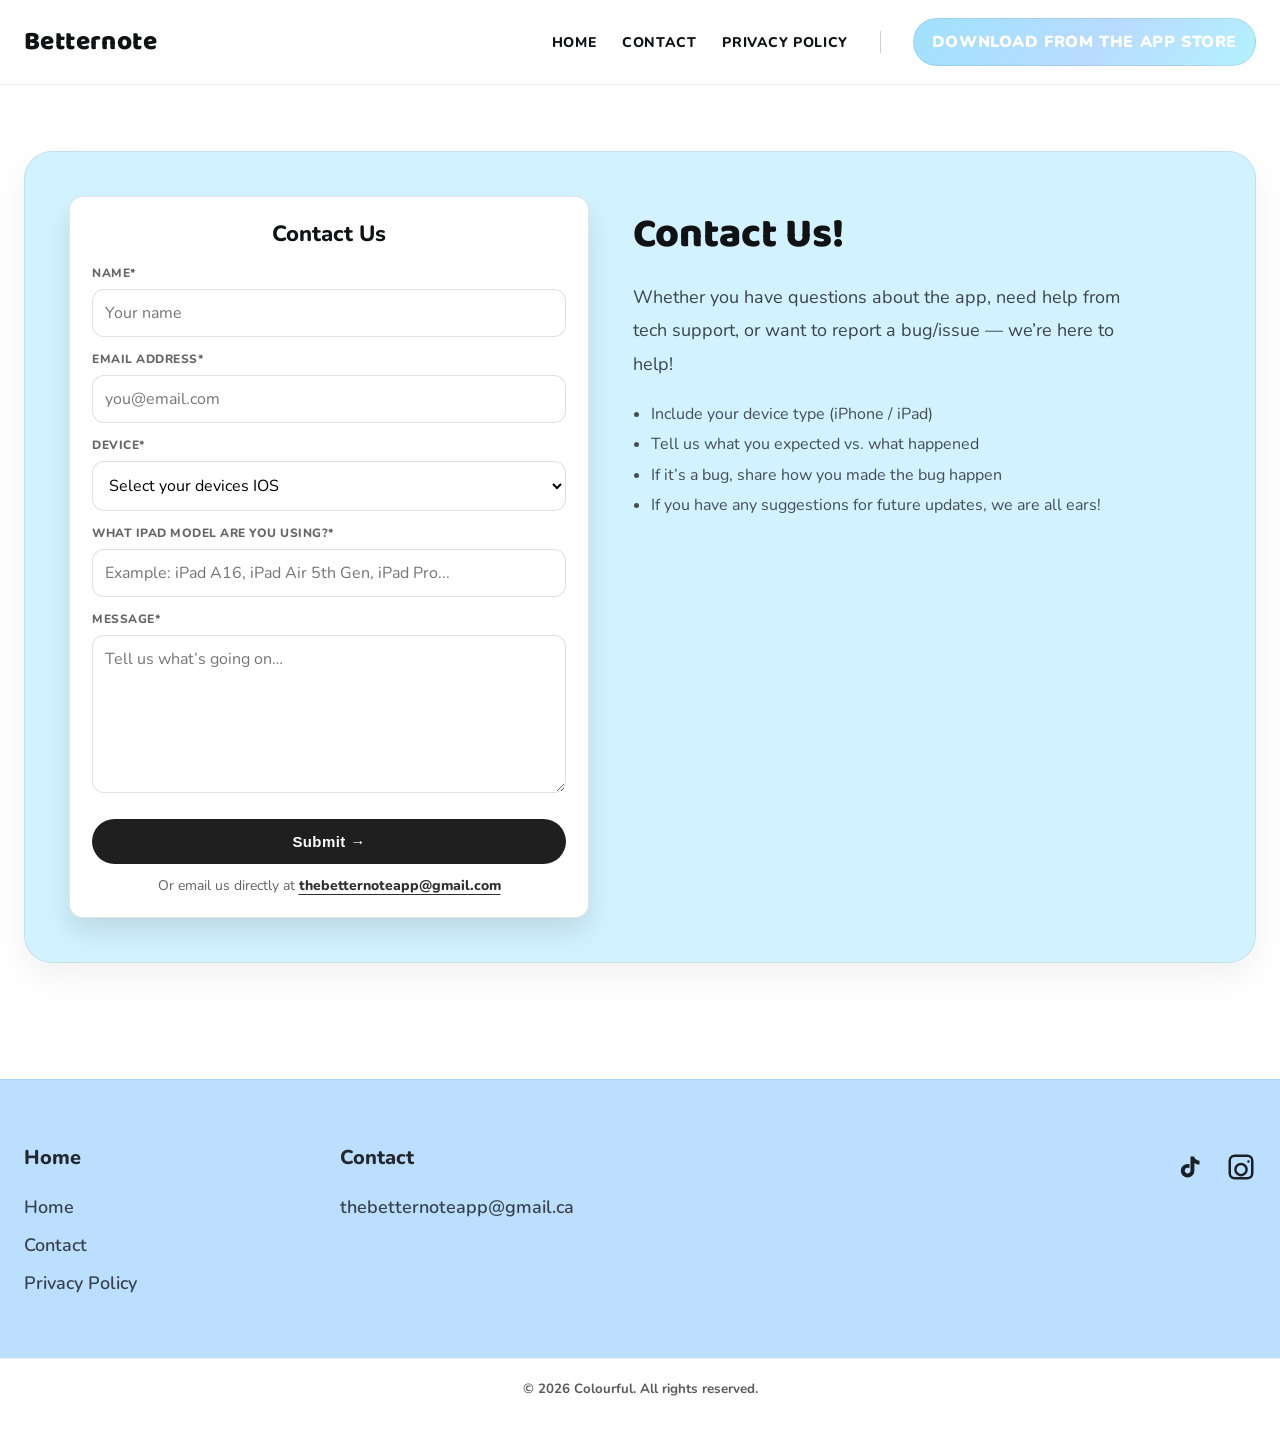
==== contact.html @ 7df2964e "Initial Betternote website upload" ====
<!-- contact.html -->
<!doctype html>
<html lang="en">
<head>
  <meta charset="UTF-8" />
  <meta name="viewport" content="width=device-width, initial-scale=1.0" />
  <title>Contact | Betternote</title>

  <link rel="preconnect" href="https://fonts.googleapis.com">
  <link rel="preconnect" href="https://fonts.gstatic.com" crossorigin>
  <link href="https://fonts.googleapis.com/css2?family=Baloo+2:wght@500;700;800&family=Nunito:wght@400;700;800&display=swap" rel="stylesheet">

   <link rel="icon" type="image/png" sizes="32x32" href="./ColourMeicon.png">
<link rel="icon" type="image/png" sizes="16x16" href="./ColourMeicon.png">
<link rel="apple-touch-icon" sizes="180x180" href="./ColourMeicon.png">

  <link rel="stylesheet" href="styles.css" />
</head>

<body>
  <!-- Main nav -->
  <header class="header">
    <div class="wrap header__inner">
      <a class="brand" href="index.html">
        <span class="brand__title">Betternote</span>
      </a>

      <button class="navToggle" type="button" aria-label="Open menu" aria-expanded="false">
        ☰
      </button>

      <nav class="nav" aria-label="Primary navigation">
        <a href="index.html" class="nav__link">Home</a>
        <a href="contact.html" class="nav__link isActive" aria-current="page">Contact</a>
        <a href="privacy.html" class="nav__link">Privacy Policy</a>

        <span class="nav__divider" aria-hidden="true"></span>

        <a class="nav__cta" href="https://apps.apple.com/ca/app/colourful/id6755753703">Download from the App Store</a>
      </nav>
    </div>
  </header>

  <!-- Page -->
  <main class="contactPage">
    <div class="wrap">
      <section class="contactBlock" aria-label="Contact form">
        <!-- LEFT: form card inside a cute background panel -->
        <div class="contactBlock__media">
          <div class="contactCard">
            <h2 class="contactCard__title">Contact Us</h2>

            <!-- ✅ Option A (recommended): connect to Formspree (replace with your real endpoint)
                 action="https://formspree.io/f/YOUR_FORM_ID"

                 ✅ Option B (simple but less reliable): mailto
                 action="mailto:contact@colourfulapp.ca" enctype="text/plain"
            -->
            <form id="contactForm" class="contactForm" action="https://formspree.io/f/xvznylgj" method="POST">


              <div class="field">
                <label for="name">Name<span aria-hidden="true">*</span></label>
                <input id="name" name="name" type="text" placeholder="Your name" required />
              </div>

              <div class="field">
                <label for="email">Email Address<span aria-hidden="true">*</span></label>
                <input id="email" name="email" type="email" placeholder="you@email.com" required />
              </div>

              <div class="field">
                <label for="device">Device<span aria-hidden="true">*</span></label>
                <select id="device" name="device" required>
                  <option value="" selected disabled>Select your devices IOS</option>
                  <option value="iPhone">IOS 26</option>
                  <option value="iPhone">IOS 18</option>
                  <option value="iPhone">Other (if other, please specify in message)</option>
                </select>
              </div>

              <div class="field">
             <label for="ipad">What iPad model are you using?<span aria-hidden="true">*</span></label>
             <input 
             id="ipad" 
             name="ipad" 
             type="text" 
             placeholder="Example: iPad A16, iPad Air 5th Gen, iPad Pro..."
             required 
             />
             </div>

              <div class="field">
                <label for="message">Message<span aria-hidden="true">*</span></label>
                <textarea id="message" name="message" rows="6" placeholder="Tell us what’s going on…" required></textarea>
              </div>

              <button class="contactForm__submit" type="submit">
                Submit →
              </button>

              <p class="contactForm__hint">
                Or email us directly at
                <a href="mailto:thebetternoteapp@gmail.com">thebetternoteapp@gmail.com</a>
              </p>
            </form>
          </div>
        </div>

        <!-- RIGHT: text -->
        <div class="contactBlock__content">
          <h1 class="contactBlock__title">Contact Us!</h1>

          <p class="contactBlock__text">
            Whether you have questions about the app, need help from tech support, or want to report a bug/issue —
            we’re here to help!
          </p>

          <ul class="contactBlock__bullets">
            <li>Include your device type (iPhone / iPad)</li>
            <li>Tell us what you expected vs. what happened</li>
            <li>If it’s a bug, share how you made the bug happen</li>
            <li>If you have any suggestions for future updates, we are all ears!</li>
          </ul>
        </div>
      </section>
    </div>
  </main>

  <!-- ✅ Mega footer moved OUTSIDE the .wrap so it can stretch full width -->
  <section class="megaFooter" aria-label="Footer links">
    <div class="wrap megaFooter__inner">
      <div class="megaFooter__cols">

        <div class="megaFooter__col">
         <h3 class="megaFooter__title">Home</h3>
          <a class="megaFooter__link" href="./index.html">Home</a>
          <a class="megaFooter__link" href="./contact.html">Contact</a>
          <a class="megaFooter__link" href="./privacy.html">Privacy Policy</a>
        </div>

       
       
        

        <div class="megaFooter__col">
  <h3 class="megaFooter__title">Contact</h3>
  <a
    class="megaFooter__link"
    href="mailto:thebetternoteapp@gmail.com.ca?subject=Betternote%20Support&body=Hi%20Betternote%20team%2C%0A%0A"
  >
    thebetternoteapp@gmail.ca
    <divider>
          
        </divider>
  </a>
</div>


      </div>

      <div class="megaFooter__social" aria-label="Social links">
        <!-- Replace # with your real links -->
        <a class="socialIcon" href="https://www.tiktok.com/@colourful.app" aria-label="TikTok" target="_blank" rel="noopener noreferrer">
          <svg viewBox="0 0 24 24" aria-hidden="true">
            <path d="M16.7 5.2c1 1 2.3 1.6 3.7 1.7V10c-1.5 0-2.9-.4-4.1-1.2v6.2c0 3-2.4 5.4-5.4 5.4S5.5 18 5.5 15s2.4-5.4 5.4-5.4c.5 0 1 .1 1.5.2v3c-.5-.2-1-.3-1.5-.3-1.3 0-2.3 1-2.3 2.3s1 2.3 2.3 2.3 2.3-1 2.3-2.3V3.5h3c0 .6.2 1.2.5 1.7z"/>
          </svg>
        </a>

        <a class="socialIcon" href="https://www.instagram.com/colourful.app/" aria-label="Instagram" target="_blank" rel="noopener noreferrer">
          <svg viewBox="0 0 24 24" aria-hidden="true">
            <path d="M7 2h10a5 5 0 0 1 5 5v10a5 5 0 0 1-5 5H7a5 5 0 0 1-5-5V7a5 5 0 0 1 5-5zm10 2H7a3 3 0 0 0-3 3v10a3 3 0 0 0 3 3h10a3 3 0 0 0 3-3V7a3 3 0 0 0-3-3zm-5 4.5A5.5 5.5 0 1 1 6.5 14 5.5 5.5 0 0 1 12 8.5zm0 2A3.5 3.5 0 1 0 15.5 14 3.5 3.5 0 0 0 12 10.5zM18 6.6a1 1 0 1 1-1 1 1 1 0 0 1 1-1z"/>
          </svg>
        </a>
      </div>
    </div>
  </section>

  <footer class="footer">
    <div class="wrap footer__inner">
      <small>© <span id="year"></span> Colourful. All rights reserved.</small>
    </div>
  </footer>

  <script>
    document.getElementById("year").textContent = new Date().getFullYear();
  </script>

  <script src="script.js"></script>

 <script>
  document.addEventListener("DOMContentLoaded", () => {
    const form = document.getElementById("contactForm");
    if (!form) return;

    form.addEventListener("submit", async (e) => {
      e.preventDefault();

      const formData = new FormData(form);

      try {
        const res = await fetch(form.action, {
          method: "POST",
          body: formData,
          headers: { "Accept": "application/json" }
        });

        if (res.ok) {
          form.reset();
          window.location.href = "thanks.html";
        } else {
          alert("Oops! Something went wrong submitting the form. Please try again.");
        }
      } catch (err) {
        alert("Network error. Please try again.");
      }
      setTimeout(() => {
  window.location.href = "thanks.html";
}, 800);

    });
  });
</script>


</body>
</html>
---- styles.css ----
:root{
  --lavender: #EEDFFC;
  --ink: #111214;
  --muted: #6b7280;
  --border: rgba(0,0,0,0.08);
  --wrap: 1400px;

  --heroRadius: 26px;

  --navFont: "Nunito", system-ui, -apple-system, Segoe UI, Roboto, Arial, sans-serif;
  --displayFont: "Baloo 2", "Nunito", system-ui, -apple-system, Segoe UI, Roboto, Arial, sans-serif;

  --blueDark: #1f4f6b;
  --blueMid: #9ec9e4;
  --blueLight: #cfe9fb;

  --ctaBg: #f2f2f2;
}

*{ box-sizing: border-box; }
html,body{ margin:0; padding:0; background:#fff; color:var(--ink); font-family:var(--navFont); }

.wrap{
  max-width: var(--wrap);
  margin: 0 auto;
  padding: 0 22px;
}

.topbar{
  background: var(--pinklight);
  padding: 10px 0;
}
.topbar__inner{
  display:flex;
  justify-content:center;
}
.topbar p{
  margin:0;
  font-weight:700;
  letter-spacing:.2px;
}

.header{
  background:#fff;
  border-bottom: 1px solid var(--border);
}
.header__inner{
  display:flex;
  align-items:center;
  justify-content:space-between;
  gap: 18px;
  padding: 18px 0;
}

.brand{
  text-decoration:none;
  color:var(--ink);
  font-weight: 900;
  letter-spacing: .4px;
  line-height: 0.95;
}
.brand__title{
  display:block;
  font-size: 26px;
  font-family: var(--displayFont);
}

.navToggle{
  display:none;
  border: 1px solid var(--border);
  background:#fff;
  border-radius: 12px;
  padding: 10px 12px;
  font-size: 18px;
}

.nav{
  display:flex;
  align-items:center;
  gap: 26px;
}
.nav__link{
  text-decoration:none;
  color:var(--ink);
  font-weight:800;
  text-transform:uppercase;
  letter-spacing:.6px;
  font-size: 14px;
}
.nav__link:hover{ opacity: .75; }

.nav__divider{
  width: 1px;
  height: 22px;
  background: rgba(0,0,0,0.18);
  display:inline-block;
  margin: 0 6px;
}

.nav__cta{
  text-decoration:none;
  background: linear-gradient(135deg, #a0e2ff 0%, #b8dbff 55%, #b3f2ff 100%);
  color: white;
  font-weight: 900;
  text-transform: uppercase;
  letter-spacing: .6px;
  padding: 12px 18px;
  border-radius: 999px;
  border: 1px solid var(--border);
}
.nav__cta:hover{ filter: brightness(0.98); }

.homeCta__madeFor2{
  color: #c77eee;
  font-weight: 800;
  font-size: 14px;
  letter-spacing: .3px;
}

/* HERO */
.hero{
  margin: 40px 0 70px;
  border-radius: var(--heroRadius);
  border: 1px solid var(--border);
  overflow:hidden;
  box-shadow: 0 10px 30px rgba(0,0,0,0.06);
  min-height: 560px;

  /* blue gingham background */
  background: white;
  background-size: 90px 90px, 90px 90px, auto;
  background-position: 0 0, 0 0, 0 0;
}

.hero__grid{
  display:grid;
  grid-template-columns: 1.05fr 1fr;
  gap: 34px;
  padding: 54px;
  align-items:center;
}

.carousel{
  display:flex;
  flex-direction:column;
  align-items:center;
  gap: 14px;
}

/* This is the “white cover frame” look */
.carousel__frame{
  width: 100%;
  max-width: 520px;
  aspect-ratio: 1 / 1;
  background:#fff;
  border-radius: 10px;
  border: 1px solid rgba(0,0,0,0.12);
  box-shadow: 0 10px 22px rgba(0,0,0,0.10);
  overflow:hidden;
  display:flex;
  align-items:center;
  justify-content:center;
  padding: 18px;
}

.carousel__img{
  width: 100%;
  height: 100%;
  object-fit: contain;
  border-radius: 6px;
  user-select:none;
  -webkit-user-drag:none;
}

.carousel__dots{
  display:flex;
  gap: 10px;
  align-items:center;
  justify-content:center;
}

.dot{
  width: 9px;
  height: 9px;
  border-radius: 999px;
  border: 1px solid rgba(0,0,0,0.35);
  background: rgba(255,255,255,0.75);
  cursor:pointer;
}
.dot[aria-selected="true"]{
  background: rgba(0,0,0,0.40);
}

/* Right-side copy */
.hero__copy{
  text-align:center;
  padding-right: 10px;
}

.hero__kicker{
  font-family: var(--displayFont);
  font-weight: 800;
  font-size: 46px;
  letter-spacing: 2px;
  color: var(--blueDark);
  text-transform: uppercase;
  transform: rotate(-2deg);
  display:inline-block;
  margin-bottom: 14px;

  /* fake stroke-ish look */
  text-shadow:
    -2px -2px 0 rgba(255,255,255,0.90),
     2px -2px 0 rgba(255,255,255,0.90),
    -2px  2px 0 rgba(255,255,255,0.90),
     2px  2px 0 rgba(255,255,255,0.90);
}

.hero__title{
  margin: 0 0 18px;
  font-family: var(--displayFont);
  font-size: 90px;
  letter-spacing: 2px;
  color: var(--blueDark);
  text-transform: uppercase;

  text-shadow:
    -4px -4px 0 rgba(255,255,255,0.95),
     4px -4px 0 rgba(255,255,255,0.95),
    -4px  4px 0 rgba(255,255,255,0.95),
     4px  4px 0 rgba(255,255,255,0.95);
}

.hero__link{
  display:inline-block;
  margin-top: 8px;
  text-decoration:none;
  font-weight: 900;
  letter-spacing: 1px;
  color: var(--blueDark);
  font-size: 18px;
  text-transform: uppercase;
  position:relative;
}
.hero__underline{
  display:block;
  height: 3px;
  width: 54%;
  margin: 6px auto 0;
  background: var(--blueDark);
  border-radius: 999px;
  opacity: 0.8;
}

/* HERO = full image carousel */
.heroCarousel{
  margin: 40px 0 70px;
  position: relative;
  height: 600px;
  width: min(1800px, calc(100vw - 40px));
  box-sizing: border-box;

  border-radius: 26px;
  border: 1px solid rgba(0,0,0,0.08);
  overflow: hidden;
  box-shadow: 0 10px 30px rgba(0,0,0,0.06);
  background: #d9eefc;

  left: 50%;
  transform: translateX(-50%);
}

.heroCarousel__link{
  display: block;
  width: 100%;
  height: 100%;
}

.heroCarousel__img{
  display: block;
  width: 100%;
  height: 100%;
  object-fit: cover;
  object-position: top center;
  user-select: none;
  -webkit-user-drag: none;
}

/* Mobile */
@media (max-width: 768px){
  .heroCarousel{
    margin: 24px 0 40px;
    width: calc(100vw - 24px);
    height: auto;
    border-radius: 18px;
    left: 50%;
    transform: translateX(-50%);
  }

  .heroCarousel__link{
    display: block;
    width: 100%;
    height: auto;
  }

  .heroCarousel__img{
    display: block;
    width: 100%;
    height: 75%;
    object-fit: unset;
  }
}

@media (max-width: 980px){
  .heroCarousel{
    height: 100px;
  }
}
@media (max-width: 560px){
  .heroCarousel{
    height: 200px;
  }
}

@media (max-width: 980px) {
  .homeCta__madeFor{
  object-position: center;
  right: 50%;
  }
}
/* Dots */
.heroCarousel__dots{
  position: absolute;
  left: 50%;
  bottom: 18px;
  transform: translateX(-50%);
  display: flex;
  gap: 10px;
  align-items: center;
  justify-content: center;
}

.heroDot{
  width: 10px;
  height: 10px;
  border-radius: 999px;
  border: 1px solid rgba(0,0,0,0.35);
  background: rgba(255,255,255,0.75);
  cursor: pointer;
}

.heroDot[aria-selected="true"]{
  background: rgba(0,0,0,0.45);
}

/* Arrows 
.heroCarousel__arrow{
  position: absolute;
  top: 50%;
  transform: translateY(-50%);
  width: 44px;
  height: 44px;
  border-radius: 999px;
  border: 1px solid rgba(0,0,0,0.12);
  background: rgba(255,255,255,0.78);
  cursor: pointer;
  font-size: 28px;
  line-height: 1;
  display: grid;
  place-items: center;
}

.heroCarousel__arrow:hover{
  background: rgba(255,255,255,0.92);
}

.heroCarousel__arrow--left{ left: 16px; }
.heroCarousel__arrow--right{ right: 16px; } */




/* Responsive */
@media (max-width: 980px){
  .hero__grid{
    grid-template-columns: 1fr;
    padding: 28px;
  }
  .hero{
    min-height: unset;
  }
  .hero__title{
    font-size: 64px;
  }
  .hero__kicker{
    font-size: 34px;
  }
  .carousel__frame{
    max-width: 520px;
  }
}

/* Mobile nav */
@media (max-width: 860px){
  .navToggle{ display:block; }
  .nav{
    display:none;
    position:absolute;
    left: 0;
    right: 0;
    top: 120px;
    background:#fff;
    border-bottom: 1px solid var(--border);
    padding: 18px 22px;
    flex-direction:column;
    align-items:flex-start;
    gap: 16px;
  }
  .nav.isOpen{ display:flex; }
  .nav__divider{ display:none; }
}

/* LEGAL / PRIVACY PAGE LAYOUT (big side padding + narrow column) */
.legal{
  padding: 64px 0 90px;
}

.legal__inner{
  max-width: 860px;       /* controls how “narrow” the text column is */
  margin: 0 auto;
  padding: 0 64px;        /* big side padding like the screenshot */
}

.legal__header{
  text-align: center;
  margin-bottom: 42px;
}

.legal__title{
  font-family: "Nunito", system-ui, -apple-system, Segoe UI, Roboto, Arial, sans-serif;
  font-size: clamp(34px, 4vw, 52px);
  font-weight: 800;
  margin: 0 0 10px;
}

.legal__updated{
  margin: 0;
  color: rgba(0,0,0,0.65);
  font-size: 16px;
}

.legal__section{
  margin-top: 46px;
}

.legal__section h2{
  font-size: clamp(24px, 2.4vw, 36px);
  font-weight: 800;
  margin: 0 0 14px;
}

.legal__section p,
.legal__section li{
  font-size: 17px;
  line-height: 1.75;
  color: rgba(0,0,0,0.80);
}

.legal__section ul{
  margin: 14px 0 0 22px;
}

/* make it still feel spacious on mobile */
@media (max-width: 720px){
  .legal{
    padding: 44px 0 70px;
  }
  .legal__inner{
    padding: 0 20px;     /* smaller padding on small screens */
  }
}

/* ===== Artists Page ===== */
.artistsPage{
  padding: 10px 0 90px;
  background: #ffe3f4;
}

.artistsHeader{
  text-align: center;
  margin: 10px auto 34px;
  max-width: 860px;
  padding: 0 16px;
}

.artistsHeader__title{
  font-family: "Baloo 2", "Nunito", system-ui, -apple-system, Segoe UI, Roboto, Arial, sans-serif;
  font-weight: 800;
  font-size: clamp(36px, 4vw, 56px);
  margin: 0 0 6px;
}

.artistsHeader__subtitle{
  margin: 0;
  color: rgba(0,0,0,0.65);
  font-size: 17px;
  line-height: 1.7;
}

/* Big padded block (matches your inspo) */
.artistBlock{
  display: grid;
  grid-template-columns: 520px 1fr;
  gap: 44px;
  align-items: start;

  padding: 44px;
  margin: 26px 0;

  border-radius: 28px;
  border: 1px solid rgba(0,0,0,0.08);
  background: #fff;
  box-shadow: 0 14px 34px rgba(0,0,0,0.06);
}

.artistBlock--program{
  background: #ffe3f4;
}

/* Left media area with soft blue “gingham” vibe 
.artistBlock__media{
  position: relative;
  border-radius: 24px;
  padding: 34px;
  overflow: hidden;

  background:
    linear-gradient(90deg, rgba(255,255,255,0.26) 0 50%, rgba(255,255,255,0.10) 50% 100%),
    linear-gradient(0deg, rgba(255,255,255,0.26) 0 50%, rgba(255,255,255,0.10) 50% 100%),
    linear-gradient(0deg, #d9f0ff, #d9f0ff);
  background-size: 90px 90px, 90px 90px, auto;
}
  */

.artistBlock__coverFrame{
  background: #fff;
  border-radius: 14px;
  border: 1px solid rgba(0,0,0,0.10);
  box-shadow: 0 14px 26px rgba(0,0,0,0.10);
  padding: 18px;
}

.artistBlock__cover{
  width: 100%;
  height: auto;
  display: block;
  border-radius: 10px;
  object-fit: contain;
}

/* Small badge in bottom-left like “40 pages” */
.artistBlock__badge{
  position: absolute;
  left: 18px;
  bottom: 18px;

  background: rgba(255,255,255,0.85);
  border: 1px solid rgba(0,0,0,0.10);
  border-radius: 10px;
  padding: 8px 12px;

  font-weight: 800;
  letter-spacing: 0.6px;
  font-size: 13px;
}

/* Right side */
.artistBlock__title{
  font-family: "Baloo 2", "Nunito", system-ui, -apple-system, Segoe UI, Roboto, Arial, sans-serif;
  font-weight: 800;
  font-size: clamp(28px, 2.6vw, 44px);
  margin: 6px 0 14px;
}

.artistBlock__cta{
  display: block;
  width: 100%;
  text-align: center;

  padding: 18px 18px;
  border-radius: 14px;

  background: #e8dcff; /* soft lavender like your inspo */
  color: #1a1a1a;
  text-decoration: none;

  font-weight: 900;
  letter-spacing: 0.4px;
  font-size: 22px;

  border: 1px solid rgba(0,0,0,0.06);
  box-shadow: 0 10px 18px rgba(0,0,0,0.06);
  margin-bottom: 18px;
}

.artistBlock__cta:hover{
  filter: brightness(0.98);
}

.artistBlock__text p{
  margin: 0 0 14px;
  color: rgba(0,0,0,0.70);
  font-size: 17px;
  line-height: 1.85;
}

/* Responsive: stack on smaller screens */
@media (max-width: 980px){
  .artistBlock{
    grid-template-columns: 1fr;
    padding: 26px;
    gap: 26px;
  }
  .artistBlock__media{
    padding: 22px;
  }
  .artistBlock__cta{
    font-size: 20px;
  }
}

/* ===== Mega Footer (like your screenshot) ===== */
.megaFooter{
  background: #bcdeff; /* soft lavender */
  padding: 64px 0 56px;
  border-top: 1px solid rgba(0,0,0,0.05);
}

.megaFooter__inner{
  display: flex;
  align-items: flex-start;
  justify-content: space-between;
  gap: 32px;
}

.megaFooter__cols{
  display: grid;
  grid-template-columns: repeat(3, minmax(180px, 240px));
  gap: 76px;
}

.megaFooter__title{
  font-family: "Nunito", system-ui, -apple-system, Segoe UI, Roboto, Arial, sans-serif;
  font-weight: 800;
  font-size: 20px;
  margin: 0 0 18px;
  color: rgba(0,0,0,0.82);
}

.megaFooter__link{
  display: block;
  text-decoration: none;
  color: rgba(0,0,0,0.70);
  font-size: 18px;
  line-height: 2.1;
  font-weight: 600;
}

.megaFooter__link:hover{
  text-decoration: underline;
  text-underline-offset: 5px;
}

/* Social icons row */
.megaFooter__social{
  display: flex;
  gap: 22px;
  align-items: center;
  padding-top: 8px; /* aligns with headings */
}

.socialIcon{
  width: 30px;
  height: 30px;
  display: inline-flex;
  align-items: center;
  justify-content: center;
  color: #000;
  opacity: 0.85;
  text-decoration: none;
}

.socialIcon svg{
  width: 30px;
  height: 30px;
  fill: currentColor;
}

.socialIcon:hover{
  opacity: 1;
  transform: translateY(-1px);
}

/* Bottom mini-footer */
.footer{
  background: #fff;
  border-top: 1px solid rgba(0,0,0,0.06);
  padding: 18px 0 40px; /* bottom padding adds space under the © line */
}

.footer__inner{
  text-align: center;
  color: rgba(0,0,0,0.65);
  font-weight: 700;
}

/* Responsive */
@media (max-width: 980px){
  .megaFooter__inner{
    flex-direction: column;
    gap: 34px;
  }

  .megaFooter__cols{
    grid-template-columns: 1fr;
    gap: 28px;
  }

  .megaFooter__social{
    padding-top: 0;
  }
}

/* ===== Contact Page (artist-block style) ===== */
.contactPage{
  padding: 56px 0 90px;
}

.contactBlock{
  display: grid;
  grid-template-columns: 520px 1fr;
  gap: 44px;
  align-items: start;

  padding: 44px;
  margin: 10px 0 26px;

  border-radius: 28px;
  border: 1px solid rgba(0,0,0,0.08);
  background: #d2f2ff;
  box-shadow: 0 14px 34px rgba(0,0,0,0.06);
}

/* Left panel background (soft blue gingham vibe) 
.contactBlock__media{
  position: relative;
  border-radius: 24px;
  padding: 34px;
  overflow: hidden;

  background:
    linear-gradient(90deg, rgba(255,255,255,0.26) 0 50%, rgba(255,255,255,0.10) 50% 100%),
    linear-gradient(0deg, rgba(255,255,255,0.26) 0 50%, rgba(255,255,255,0.10) 50% 100%),
    linear-gradient(0deg, #d9f0ff, #d9f0ff);
  background-size: 90px 90px, 90px 90px, auto;
}
*/

/* The actual form card */
.contactCard{
  background: #fff;
  border-radius: 14px;
  border: 1px solid rgba(0,0,0,0.10);
  box-shadow: 0 14px 26px rgba(0,0,0,0.10);
  padding: 22px;
}

.contactCard__title{
  font-family: "Nunito", system-ui, -apple-system, Segoe UI, Roboto, Arial, sans-serif;
  font-weight: 800;
  font-size: 22px;
  margin: 0 0 16px;
  text-align: center;
}

/* Form styling */
.contactForm .field{
  margin-bottom: 14px;
}

/* Form styling */
.contactForm .field1{
  margin-bottom: 14px;
  
}

.contactForm label{
  display: block;
  font-weight: 800;
  font-size: 12px;
  letter-spacing: 0.5px;
  text-transform: uppercase;
  color: rgba(0,0,0,0.60);
  margin-bottom: 8px;
}

.contactForm input,
.contactForm select,
.contactForm textarea{
  width: 100%;
  border-radius: 12px;
  border: 1px solid rgba(0,0,0,0.12);
  padding: 12px 12px;
  font-size: 16px;
  font-family: "Nunito", system-ui, -apple-system, Segoe UI, Roboto, Arial, sans-serif;
  outline: none;
  background: #fff;
}

.contactForm textarea{
  resize: vertical;
  min-height: 140px;
}

.contactForm input:focus,
.contactForm select:focus,
.contactForm textarea:focus{
  border-color: rgba(152, 120, 255, 0.55);
  box-shadow: 0 0 0 4px rgba(152, 120, 255, 0.18);
}

.contactForm__submit{
  width: 100%;
  margin-top: 6px;
  border: none;
  border-radius: 999px;
  padding: 14px 18px;
  font-weight: 900;
  font-size: 15px;
  letter-spacing: 0.4px;
  cursor: pointer;
  background: #1f1f1f;
  color: #fff;
}

.contactForm__submit:hover{
  filter: brightness(1.06);
}

.contactForm__hint{
  margin: 12px 0 0;
  font-size: 14px;
  color: rgba(0,0,0,0.62);
  text-align: center;
}

.contactForm__hint a{
  color: rgba(0,0,0,0.82);
  font-weight: 800;
  text-decoration: underline;
  text-underline-offset: 4px;
}

/* Right side text */
.contactBlock__content{
  padding-top: 6px;
}

.contactBlock__title{
  font-family: "Baloo 2", "Nunito", system-ui, -apple-system, Segoe UI, Roboto, Arial, sans-serif;
  font-weight: 800;
  font-size: clamp(34px, 3.2vw, 54px);
  margin: 0 0 14px;
}

.contactBlock__text{
  margin: 0 0 18px;
  color: rgba(0,0,0,0.72);
  font-size: 18px;
  line-height: 1.85;
  max-width: 520px;
}

.contactBlock__bullets{
  margin: 0;
  padding-left: 18px;
  color: rgba(0,0,0,0.68);
  font-size: 16px;
  line-height: 1.9;
}

/* Responsive */
@media (max-width: 980px){
  .contactBlock{
    grid-template-columns: 1fr;
    padding: 26px;
    gap: 26px;
  }
  .contactBlock__media{
    padding: 22px;
  }
}

/* ===== Mobile Friendly Defaults ===== */
* { box-sizing: border-box; }
img { max-width: 100%; height: auto; display: block; }
html, body { overflow-x: hidden; }

/* Keep wrap comfy on mobile */
.wrap{
  padding-left: 24px;
  padding-right: 24px;
}

@media (max-width: 720px){
  .wrap{
    padding-left: 16px;
    padding-right: 16px;
  }
}

/* ===== Header / Nav (mobile menu) ===== */
.navToggle{
  display: none; /* desktop default */
  border: 0;
  background: transparent;
  font-size: 28px;
  line-height: 1;
  padding: 10px 12px;
  border-radius: 12px;
}

@media (max-width: 900px){
  .header__inner{
    gap: 12px;
  }

  .navToggle{
    display: inline-flex;
    align-items: center;
    justify-content: center;
    margin-left: auto;
  }

  /* hide the nav by default on mobile */
  .nav{
    display: none;
  }

  /* show when opened */
  body.nav-open .nav{
    display: flex;
    flex-direction: column;
    gap: 10px;

    position: absolute;
    left: 16px;
    right: 16px;
    top: 72px;                 /* adjust if your header height differs */
    z-index: 999;

    padding: 14px;
    border-radius: 18px;
    background: #fff;
    border: 1px solid rgba(0,0,0,0.10);
    box-shadow: 0 18px 40px rgba(0,0,0,0.12);

    max-height: calc(100vh - 110px);
    overflow: auto;
  }

  .nav__link{
    padding: 12px 14px; /* bigger tap targets */
    border-radius: 14px;
  }

  .nav__divider{
    display: none;
  }

  .nav__cta{
    width: 100%;
    text-align: center;
    padding: 14px 16px;
    border-radius: 999px;
  }
}





/* ===== Artist blocks stack nicely ===== */
@media (max-width: 900px){
  .artistBlock{
    grid-template-columns: 1fr !important;
    gap: 22px !important;
    padding: 26px !important;
  }

  .artistBlock__media{
    padding: 18px !important;
  }

  .artistBlock__content{
    padding-top: 0 !important;
  }
}

/* ===== Contact block stack nicely (you already have this, but this reinforces it) ===== */
@media (max-width: 980px){
  .contactBlock{
    grid-template-columns: 1fr !important;
  }
}

/* ===== Mega footer mobile ===== */
@media (max-width: 980px){
  .megaFooter{
    padding: 44px 0 40px;
  }

  .megaFooter__inner{
    gap: 22px;
  }

  .megaFooter__cols{
    grid-template-columns: 1fr !important;
    gap: 18px !important;
  }

  .megaFooter__social{
    flex-wrap: wrap;
    gap: 14px;
  }
}

/* ===== Small footer spacing ===== */
@media (max-width: 720px){
  .footer{
    padding-bottom: 26px;
  }
}
/* ===== Home CTA under carousel ===== */
.homeCta{
  margin: -34px 0 60px;          /* pulls it closer to the carousel */
  display: grid;
  gap: 18px;
  justify-items: center;
}

.homeCta__button{
  display: inline-flex;
  align-items: center;
  justify-content: center;
  text-decoration: none;

  /* ✅ Gradient background */
  background: linear-gradient(135deg, #b1f5ff 0%, #a2dfff 55%, #b1f5ff 100%);
  color: var(--ink);
  font-weight: 900;
  letter-spacing: .6px;
  text-transform: uppercase;

  padding: 16px 22px;
  border-radius: 999px;
  border: 1px solid var(--border);
  box-shadow: 0 10px 22px rgba(0,0,0,0.10);
}

.homeCta__button:hover{
  filter: brightness(0.98);
}

.homeCta__card{
  width: 100%;
  max-width: 880px;
  background: #fff;
  border: 1px solid rgba(0,0,0,0.08);
  border-radius: 22px;
  box-shadow: 0 14px 34px rgba(0,0,0,0.06);
  padding: 26px 28px;
}

.homeCta__title{
  font-family: var(--displayFont);
  font-weight: 800;
  font-size: clamp(22px, 2.2vw, 32px);
  margin: 0 0 10px;
}

.homeCta__text{
  margin: 0 0 14px;
  color: rgba(0,0,0,0.72);
  font-size: 17px;
  line-height: 1.8;
}

.homeCta__list{
  margin: 0;
  padding-left: 18px;
  color: rgba(0,0,0,0.72);
  font-size: 16px;
  line-height: 1.95;
}

.homeCta__list strong{
  color: rgba(0,0,0,0.86);
}

/* Mobile spacing */
@media (max-width: 720px){
  .homeCta{
    margin: -18px 0 46px;
    gap: 14px;
  }

  .homeCta__card{
    padding: 18px 18px;
    border-radius: 18px;
  }

  .homeCta__button{
    width: 100%;
    max-width: 520px;
    text-align: center;
  }
}

.homeCta__topRow{
  display: flex;
  align-items: center;
  justify-content: flex-start;
  gap: 14px;
  flex-wrap: wrap;
  margin-bottom: 14px;
}

.homeCta__madeFor{
  font-weight: 800;
  font-size: 14px;
  color: rgba(0,0,0,0.65);
  letter-spacing: .3px;
}

.brand__title{
  white-space: nowrap;
}

.nav__link{
  white-space: nowrap;
}

.videoFrame{
  position: relative;
  width: 100%;
  aspect-ratio: 16 / 9;
  overflow: hidden;
  border-radius: 10px;
  background: #000;
}

.videoFrame iframe{
  position: absolute;
  inset: 0;
  width: 100%;
  height: 100%;
  border: 0;
}
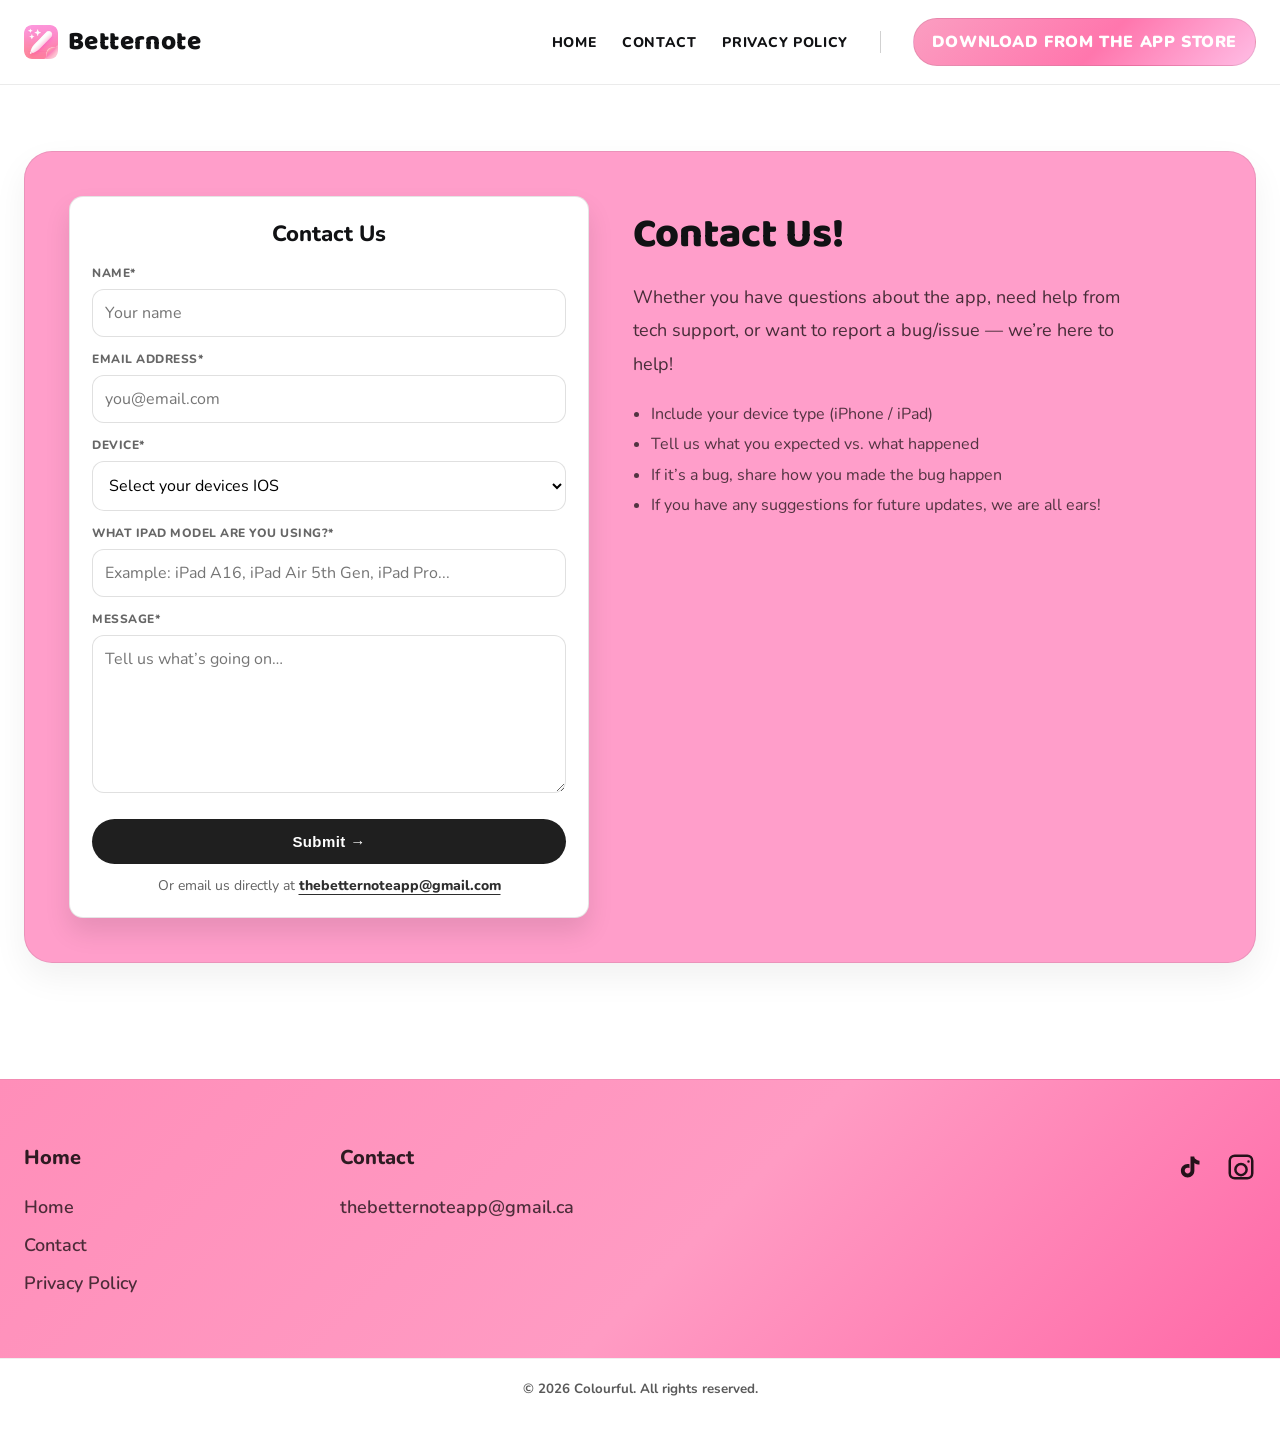
==== commit 317fa885: "Add Betternote header cleanup" ====
--- a/contact.html
+++ b/contact.html
@@ -8,7 +8,7 @@
 
   <link rel="preconnect" href="https://fonts.googleapis.com">
   <link rel="preconnect" href="https://fonts.gstatic.com" crossorigin>
-  <link href="https://fonts.googleapis.com/css2?family=Baloo+2:wght@500;700;800&family=Nunito:wght@400;700;800&display=swap" rel="stylesheet">
+ <link href="https://fonts.googleapis.com/css2?family=Baloo+2:wght@500;700;800&family=Nunito:wght@400;700;800&display=swap" rel="stylesheet">
 
    <link rel="icon" type="image/png" sizes="32x32" href="./ColourMeicon.png">
 <link rel="icon" type="image/png" sizes="16x16" href="./ColourMeicon.png">
@@ -18,16 +18,30 @@
 </head>
 
 <body>
+
   <!-- Main nav -->
-  <header class="header">
-    <div class="wrap header__inner">
-      <a class="brand" href="index.html">
-        <span class="brand__title">Betternote</span>
-      </a>
-
-      <button class="navToggle" type="button" aria-label="Open menu" aria-expanded="false">
-        ☰
-      </button>
+<header class="header">
+  <div class="wrap header__inner">
+
+    <a class="brand" href="#">
+      <img
+        class="brand__logo"
+        src="./Betternote Sunset Pink Icon.png"
+        alt=""
+        aria-hidden="true"
+      >
+      <span class="brand__title">Betternote</span>
+    </a>
+
+    <button
+      class="navToggle"
+      type="button"
+      aria-label="Open menu"
+      aria-expanded="false"
+      aria-controls="primaryNav"
+    >
+      ☰
+    </button>
 
       <nav class="nav" aria-label="Primary navigation">
         <a href="index.html" class="nav__link">Home</a>
--- a/styles.css
+++ b/styles.css
@@ -99,7 +99,7 @@
 
 .nav__cta{
   text-decoration:none;
-  background: linear-gradient(135deg, #a0e2ff 0%, #b8dbff 55%, #b3f2ff 100%);
+  background: linear-gradient(135deg, #fb9ec1 0%, #ff76ad 55%, #ffbde5 100%);
   color: white;
   font-weight: 900;
   text-transform: uppercase;
@@ -111,7 +111,7 @@
 .nav__cta:hover{ filter: brightness(0.98); }
 
 .homeCta__madeFor2{
-  color: #c77eee;
+  color: #ff9fc9;
   font-weight: 800;
   font-size: 14px;
   letter-spacing: .3px;
@@ -631,7 +631,7 @@
 
 /* ===== Mega Footer (like your screenshot) ===== */
 .megaFooter{
-  background: #bcdeff; /* soft lavender */
+  background: linear-gradient(135deg, #ff8eb9 0%, #ff9bc3 55%, #ff69a7 100%);
   padding: 64px 0 56px;
   border-top: 1px solid rgba(0,0,0,0.05);
 }
@@ -747,7 +747,7 @@
 
   border-radius: 28px;
   border: 1px solid rgba(0,0,0,0.08);
-  background: #d2f2ff;
+  background: #ff9eca;
   box-shadow: 0 14px 34px rgba(0,0,0,0.06);
 }
 
@@ -919,6 +919,7 @@
   }
 }
 
+
 /* ===== Header / Nav (mobile menu) ===== */
 .navToggle{
   display: none; /* desktop default */
@@ -1056,7 +1057,7 @@
   text-decoration: none;
 
   /* ✅ Gradient background */
-  background: linear-gradient(135deg, #b1f5ff 0%, #a2dfff 55%, #b1f5ff 100%);
+  background: linear-gradient(135deg, #fb9ec1 0%, #ff76ad 55%, #ffbde5 100%);
   color: var(--ink);
   font-weight: 900;
   letter-spacing: .6px;
@@ -1167,3 +1168,24 @@
   height: 100%;
   border: 0;
 }
+
+.brand {
+  display: inline-flex;
+  align-items: center;
+  gap: 10px;
+  color: inherit;
+  text-decoration: none;
+}
+
+.brand__logo {
+  width: 34px;
+  height: 34px;
+  object-fit: cover;
+  border-radius: 8px;
+  flex-shrink: 0;
+}
+
+.brand__title {
+  line-height: 1;
+}
+
